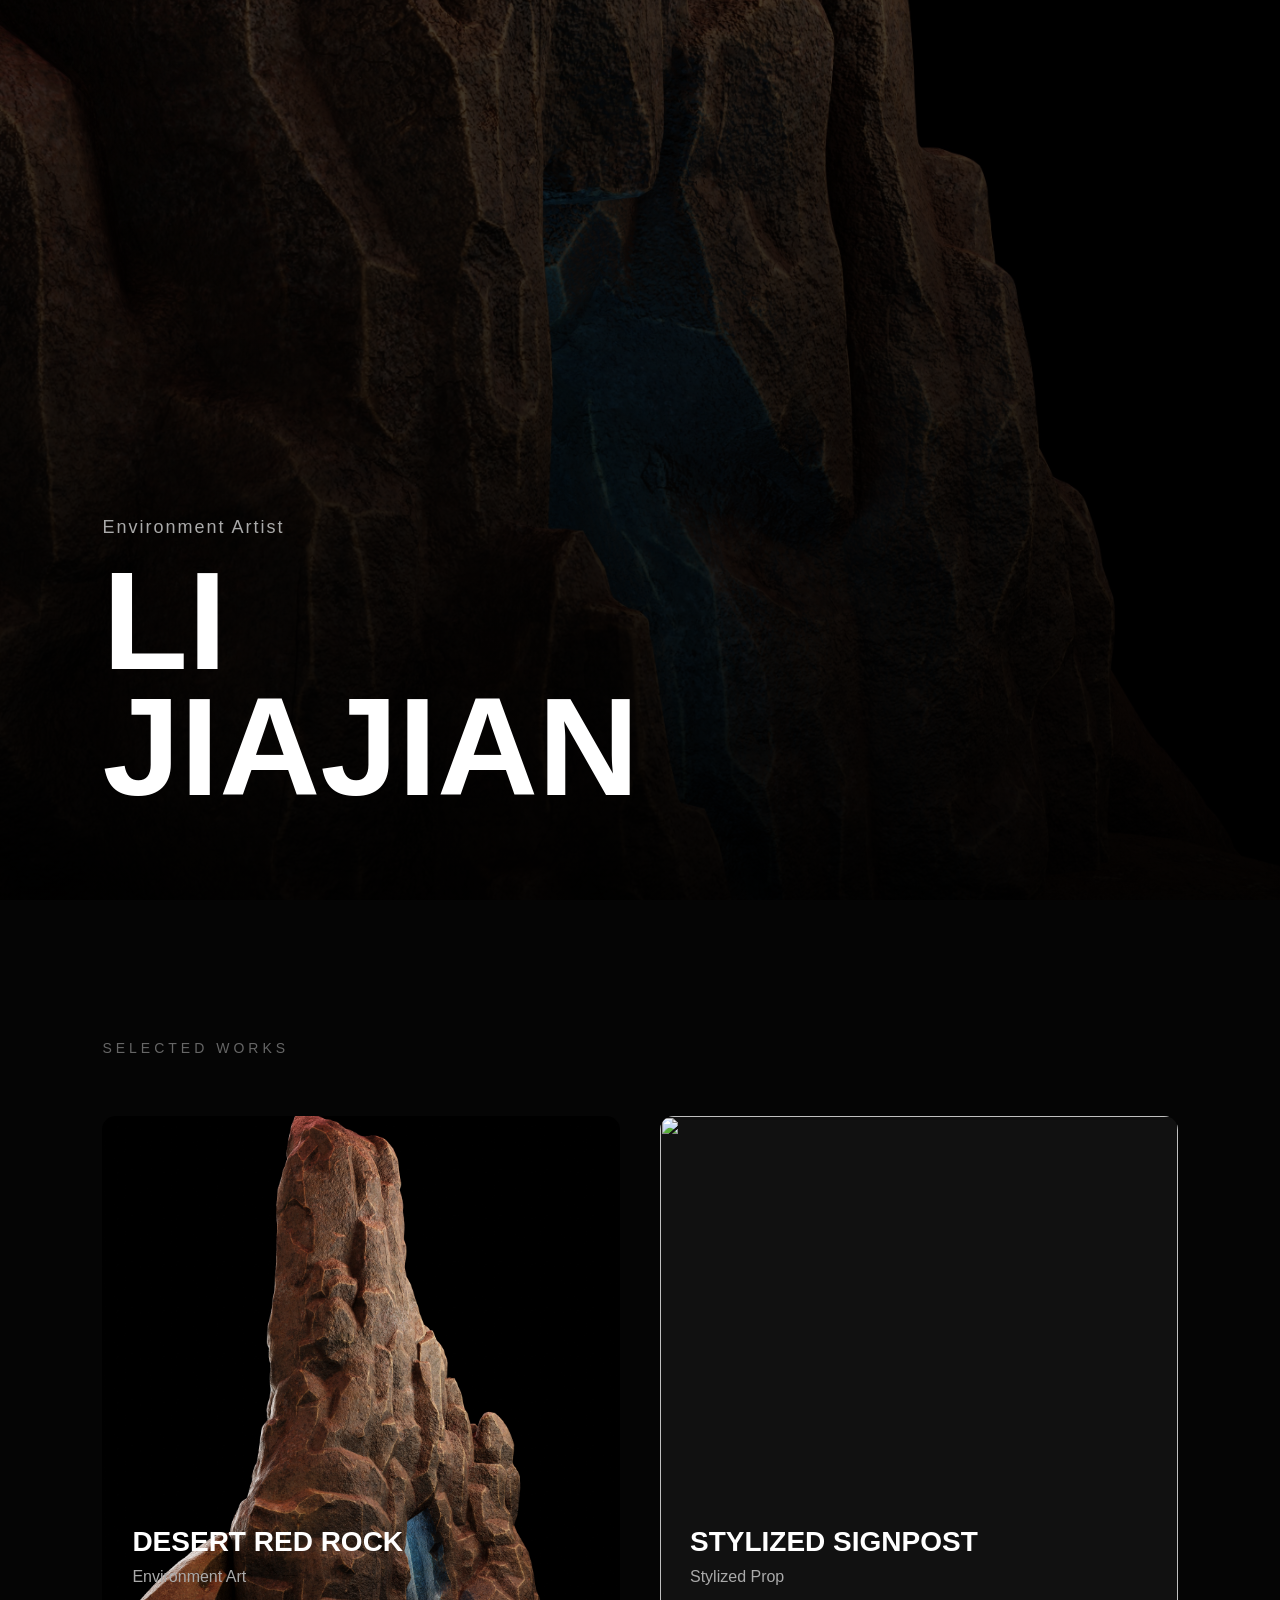
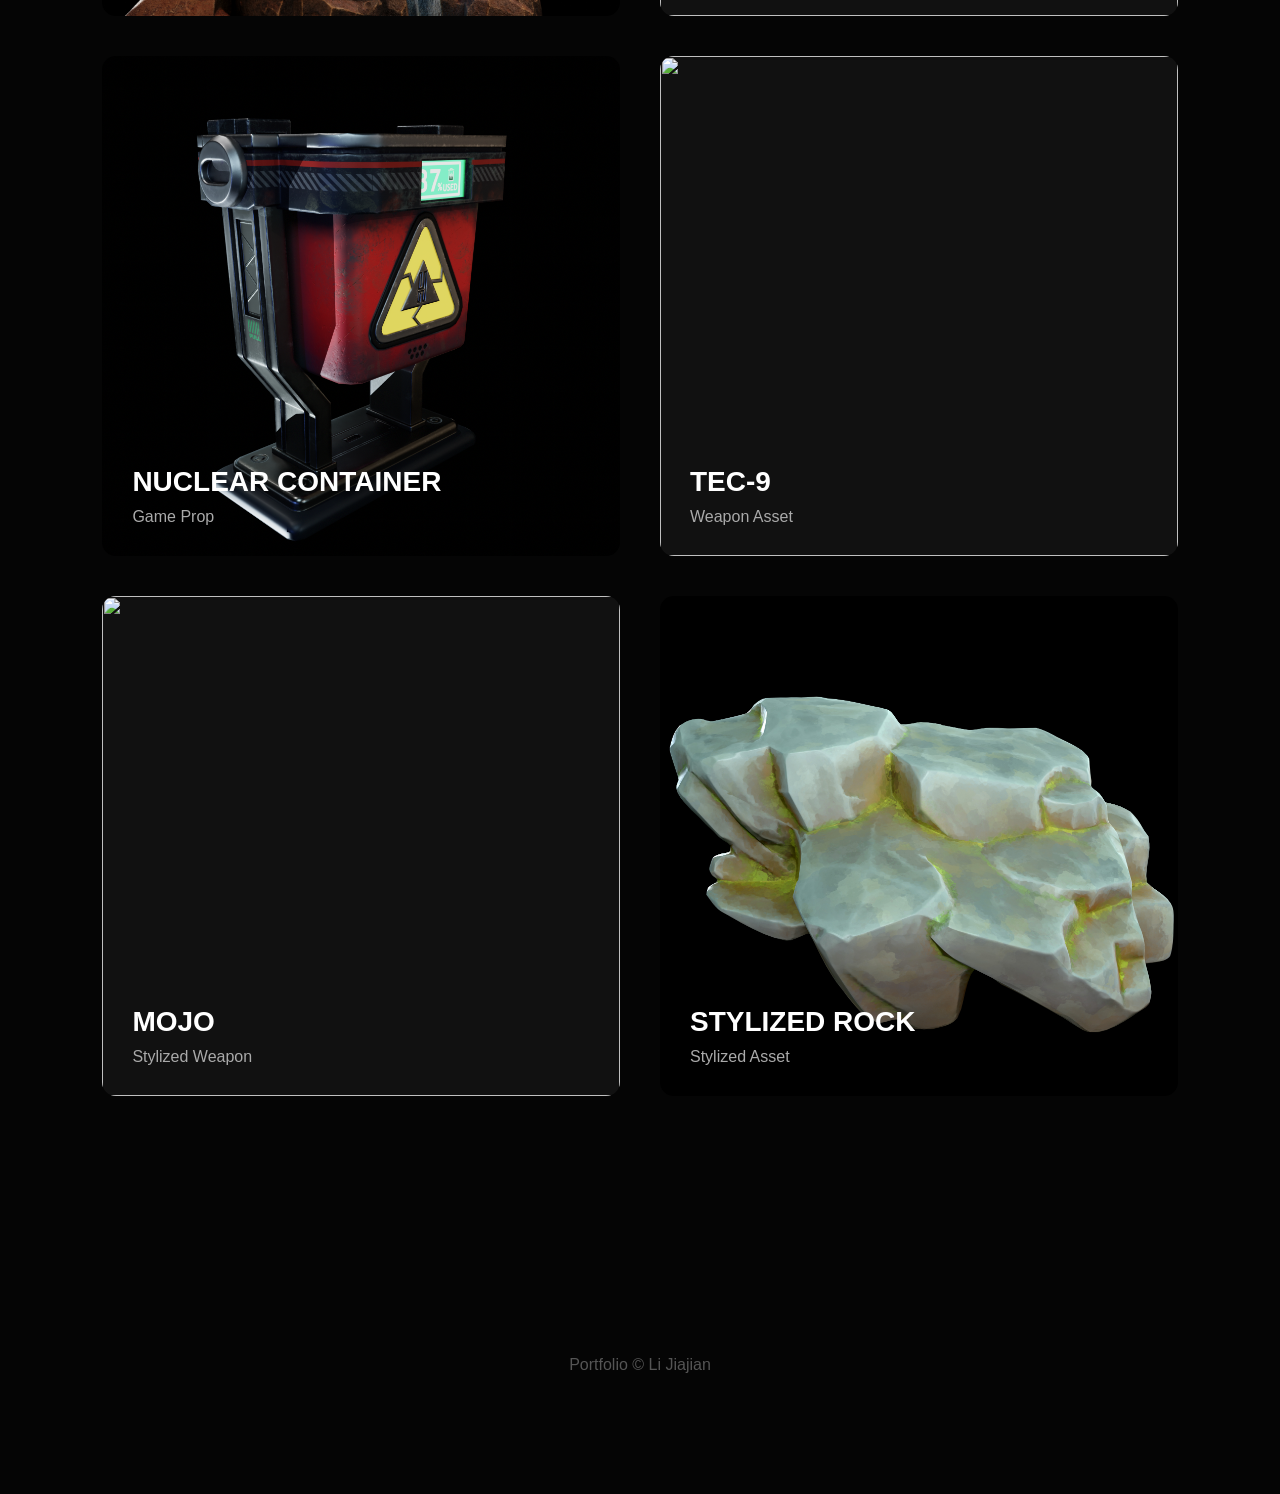
==== index.html @ 219f7b42 "Portfolio Update" ====
<!DOCTYPE html>
<html lang="en">

<head>
<meta charset="UTF-8">
<meta name="viewport" content="width=device-width, initial-scale=1.0">

<title>Li Jiajian | Environment Artist</title>

<link rel="stylesheet" href="style.css">

</head>

<body>

<section class="hero">

<div class="hero-overlay"></div>

<img src="images/desert-red-rock/05.jpg" alt="Hero">

<div class="hero-content">

<p class="subtitle">
Environment Artist
</p>

<h1>
LI<br>
JIAJIAN
</h1>

</div>

</section>

<section class="works">

<div class="section-title">

<p>SELECTED WORKS</p>

</div>

<div class="work-grid">

<a href="projects/desert-red-rock.html" class="work-card">

<img src="images/desert-red-rock/01.jpg">

<div class="card-info">

<h2>DESERT RED ROCK</h2>

<p>Environment Art</p>

</div>

</a>

<a href="projects/stylized-signpost.html" class="work-card">

<img src="images/stylized-signpost/01.png">

<div class="card-info">

<h2>STYLIZED SIGNPOST</h2>

<p>Stylized Prop</p>

</div>

</a>

<a href="projects/nuclear-container.html" class="work-card">

<img src="images/nuclear-container/01.png">

<div class="card-info">

<h2>NUCLEAR CONTAINER</h2>

<p>Game Prop</p>

</div>

</a>

<a href="projects/tec9.html" class="work-card">

<img src="images/tec9/01.png">

<div class="card-info">

<h2>TEC-9</h2>

<p>Weapon Asset</p>

</div>

</a>

<a href="projects/mojo.html" class="work-card">

<img src="images/mojo/01.png">

<div class="card-info">

<h2>MOJO</h2>

<p>Stylized Weapon</p>

</div>

</a>

<a href="projects/stylized-rock.html" class="work-card">

<img src="images/stylized-rock/01.jpg">

<div class="card-info">

<h2>STYLIZED ROCK</h2>

<p>Stylized Asset</p>

</div>

</a>

</div>

</section>

<footer>

<p>
Portfolio © Li Jiajian
</p>

</footer>

</body>

</html>
---- style.css ----
*{
margin:0;
padding:0;
box-sizing:border-box;
}

body{
background:#050505;
color:white;
font-family:Arial,Helvetica,sans-serif;
overflow-x:hidden;
}

a{
text-decoration:none;
color:white;
}

img{
display:block;
width:100%;
}

.hero{
height:100vh;
position:relative;
overflow:hidden;
}

.hero img{
width:100%;
height:100%;
object-fit:cover;
filter:brightness(40%);
}

.hero-overlay{
position:absolute;
inset:0;
background:linear-gradient(
to top,
rgba(0,0,0,0.9),
rgba(0,0,0,0.2)
);
z-index:1;
}

.hero-content{
position:absolute;
left:8%;
bottom:10%;
z-index:2;
}

.subtitle{
font-size:18px;
color:#aaaaaa;
margin-bottom:20px;
letter-spacing:2px;
}

.hero h1{
font-size:140px;
line-height:0.9;
font-weight:900;
}

.works{
padding:140px 8%;
}

.section-title{
margin-bottom:60px;
}

.section-title p{
color:#666;
letter-spacing:4px;
font-size:14px;
}

.work-grid{
display:grid;
grid-template-columns:repeat(2,1fr);
gap:40px;
}

.work-card{
position:relative;
overflow:hidden;
border-radius:14px;
background:#111;
}

.work-card img{
height:500px;
object-fit:cover;
transition:.5s;
}

.work-card:hover img{
transform:scale(1.05);
}

.card-info{
position:absolute;
left:30px;
bottom:30px;
}

.card-info h2{
font-size:28px;
margin-bottom:10px;
}

.card-info p{
color:#aaa;
}

footer{
padding:120px 0;
text-align:center;
}

footer p{
color:#555;
}

@media(max-width:900px){

.hero h1{
font-size:70px;
}

.work-grid{
grid-template-columns:1fr;
}

.work-card img{
height:350px;
}

}
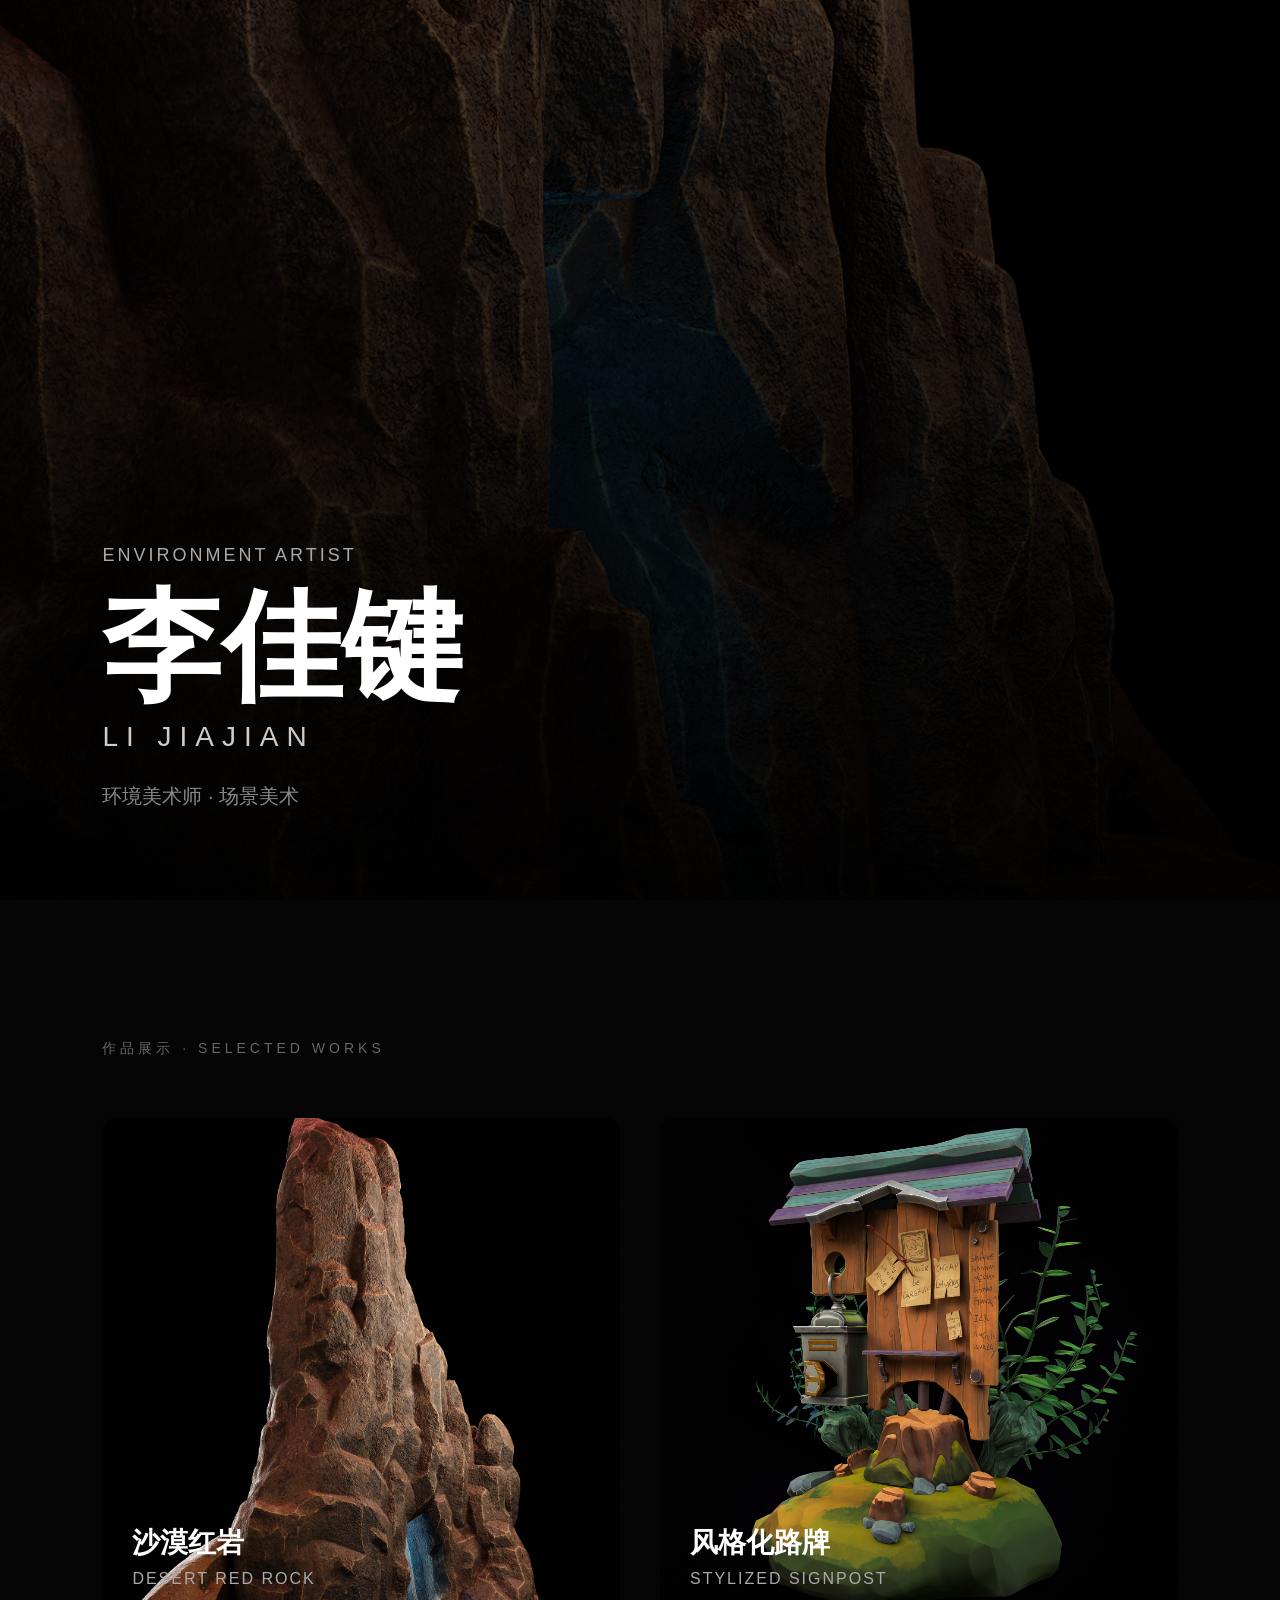
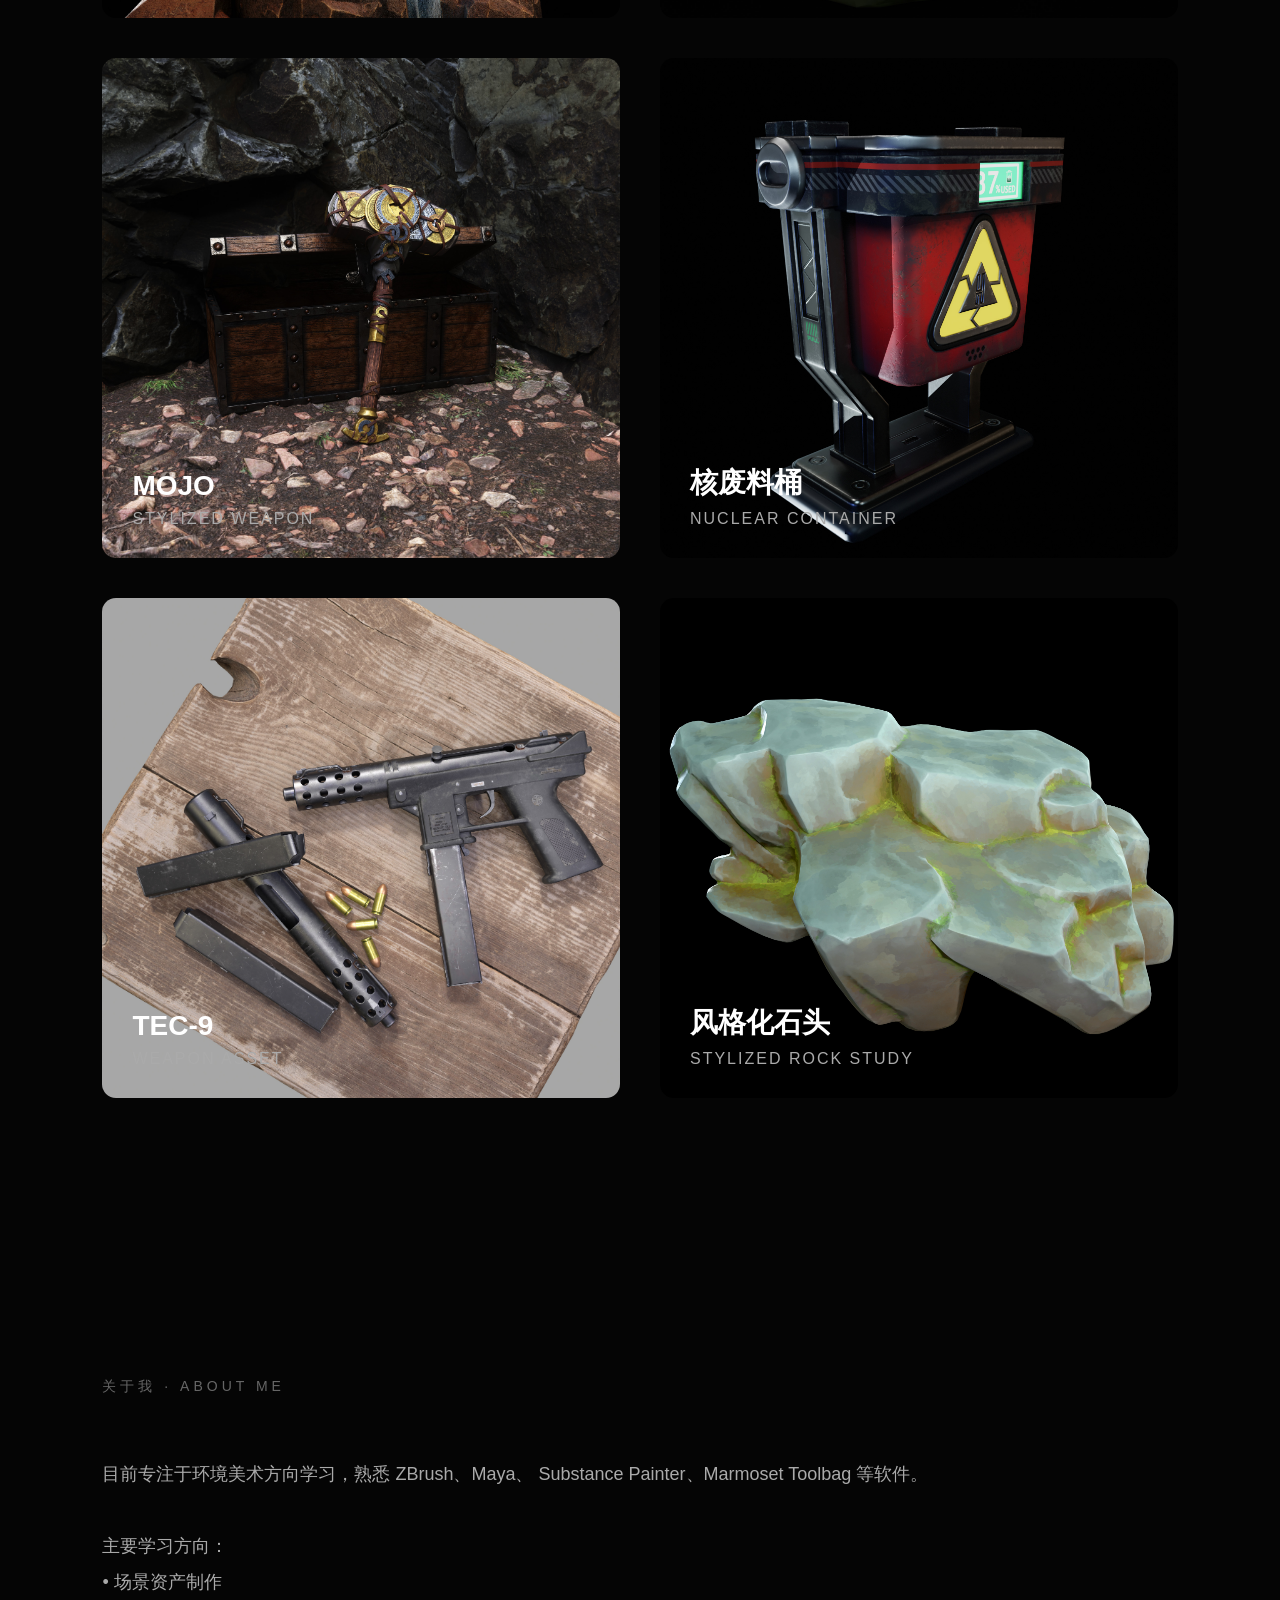
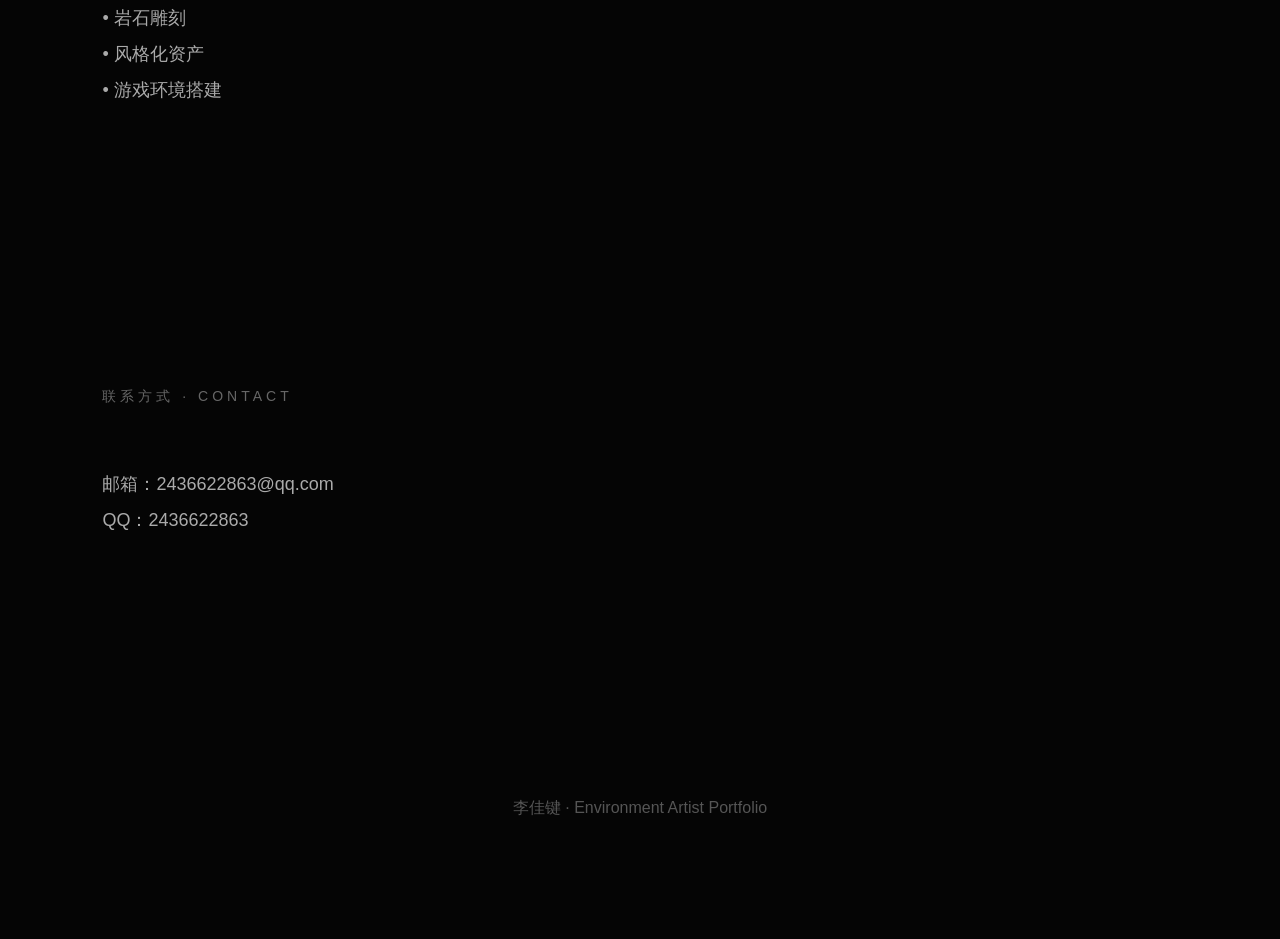
==== commit b08935f5: "Optimize Images" ====
--- a/index.html
+++ b/index.html
@@ -1,11 +1,11 @@
 <!DOCTYPE html>
-<html lang="en">
+<html lang="zh-CN">
 
 <head>
 <meta charset="UTF-8">
 <meta name="viewport" content="width=device-width, initial-scale=1.0">
 
-<title>Li Jiajian | Environment Artist</title>
+<title>李佳键 | 环境美术作品集</title>
 
 <link rel="stylesheet" href="style.css">
 
@@ -22,13 +22,20 @@
 <div class="hero-content">
 
 <p class="subtitle">
-Environment Artist
+ENVIRONMENT ARTIST
 </p>
 
 <h1>
-LI<br>
-JIAJIAN
+李佳键
 </h1>
+
+<div class="english-name">
+LI JIAJIAN
+</div>
+
+<div class="job-title">
+环境美术师 · 场景美术
+</div>
 
 </div>
 
@@ -37,9 +44,7 @@
 <section class="works">
 
 <div class="section-title">
-
-<p>SELECTED WORKS</p>
-
+<p>作品展示 · SELECTED WORKS</p>
 </div>
 
 <div class="work-grid">
@@ -50,9 +55,9 @@
 
 <div class="card-info">
 
-<h2>DESERT RED ROCK</h2>
+<h2>沙漠红岩</h2>
 
-<p>Environment Art</p>
+<p>DESERT RED ROCK</p>
 
 </div>
 
@@ -60,13 +65,27 @@
 
 <a href="projects/stylized-signpost.html" class="work-card">
 
-<img src="images/stylized-signpost/01.png">
+<img src="images/stylized-signpost/01.jpg">
 
 <div class="card-info">
 
-<h2>STYLIZED SIGNPOST</h2>
+<h2>风格化路牌</h2>
 
-<p>Stylized Prop</p>
+<p>STYLIZED SIGNPOST</p>
+
+</div>
+
+</a>
+
+<a href="projects/mojo.html" class="work-card">
+
+<img src="images/mojo/01.jpg">
+
+<div class="card-info">
+
+<h2>MOJO</h2>
+
+<p>STYLIZED WEAPON</p>
 
 </div>
 
@@ -74,13 +93,13 @@
 
 <a href="projects/nuclear-container.html" class="work-card">
 
-<img src="images/nuclear-container/01.png">
+<img src="images/nuclear-container/01.jpg">
 
 <div class="card-info">
 
-<h2>NUCLEAR CONTAINER</h2>
+<h2>核废料桶</h2>
 
-<p>Game Prop</p>
+<p>NUCLEAR CONTAINER</p>
 
 </div>
 
@@ -88,27 +107,13 @@
 
 <a href="projects/tec9.html" class="work-card">
 
-<img src="images/tec9/01.png">
+<img src="images/tec9/03.jpg">
 
 <div class="card-info">
 
 <h2>TEC-9</h2>
 
-<p>Weapon Asset</p>
-
-</div>
-
-</a>
-
-<a href="projects/mojo.html" class="work-card">
-
-<img src="images/mojo/01.png">
-
-<div class="card-info">
-
-<h2>MOJO</h2>
-
-<p>Stylized Weapon</p>
+<p>WEAPON ASSET</p>
 
 </div>
 
@@ -120,9 +125,9 @@
 
 <div class="card-info">
 
-<h2>STYLIZED ROCK</h2>
+<h2>风格化石头</h2>
 
-<p>Stylized Asset</p>
+<p>STYLIZED ROCK STUDY</p>
 
 </div>
 
@@ -132,10 +137,54 @@
 
 </section>
 
+<section class="works">
+
+<div class="section-title">
+<p>关于我 · ABOUT ME</p>
+</div>
+
+<div class="about-content">
+
+<p>
+目前专注于环境美术方向学习，熟悉 ZBrush、Maya、
+Substance Painter、Marmoset Toolbag 等软件。
+</p>
+
+<br>
+
+<p>
+主要学习方向：
+</p>
+
+<p>• 场景资产制作</p>
+<p>• 岩石雕刻</p>
+<p>• 风格化资产</p>
+<p>• 游戏环境搭建</p>
+
+</div>
+
+</section>
+
+<section class="works">
+
+<div class="section-title">
+<p>联系方式 · CONTACT</p>
+</div>
+
+<div class="about-content">
+
+<p>邮箱：2436622863@qq.com</p>
+
+<p>QQ：2436622863</p>
+
+</div>
+
+</section>
+
 <footer>
 
 <p>
-Portfolio © Li Jiajian
+李佳键 · Environment Artist Portfolio
 </p>
 
 </footer>
--- a/style.css
+++ b/style.css
@@ -55,14 +55,27 @@
 .subtitle{
 font-size:18px;
 color:#aaaaaa;
+letter-spacing:3px;
 margin-bottom:20px;
-letter-spacing:2px;
 }
 
 .hero h1{
-font-size:140px;
-line-height:0.9;
+font-size:120px;
 font-weight:900;
+line-height:1;
+}
+
+.english-name{
+font-size:28px;
+color:#cccccc;
+letter-spacing:8px;
+margin-top:15px;
+}
+
+.job-title{
+margin-top:30px;
+font-size:20px;
+color:#888;
 }
 
 .works{
@@ -90,6 +103,11 @@
 overflow:hidden;
 border-radius:14px;
 background:#111;
+transition:.3s;
+}
+
+.work-card:hover{
+transform:translateY(-5px);
 }
 
 .work-card img{
@@ -110,11 +128,19 @@
 
 .card-info h2{
 font-size:28px;
-margin-bottom:10px;
+margin-bottom:8px;
 }
 
 .card-info p{
 color:#aaa;
+letter-spacing:2px;
+}
+
+.about-content{
+max-width:900px;
+color:#aaa;
+line-height:2;
+font-size:18px;
 }
 
 footer{
@@ -132,6 +158,10 @@
 font-size:70px;
 }
 
+.english-name{
+font-size:18px;
+}
+
 .work-grid{
 grid-template-columns:1fr;
 }
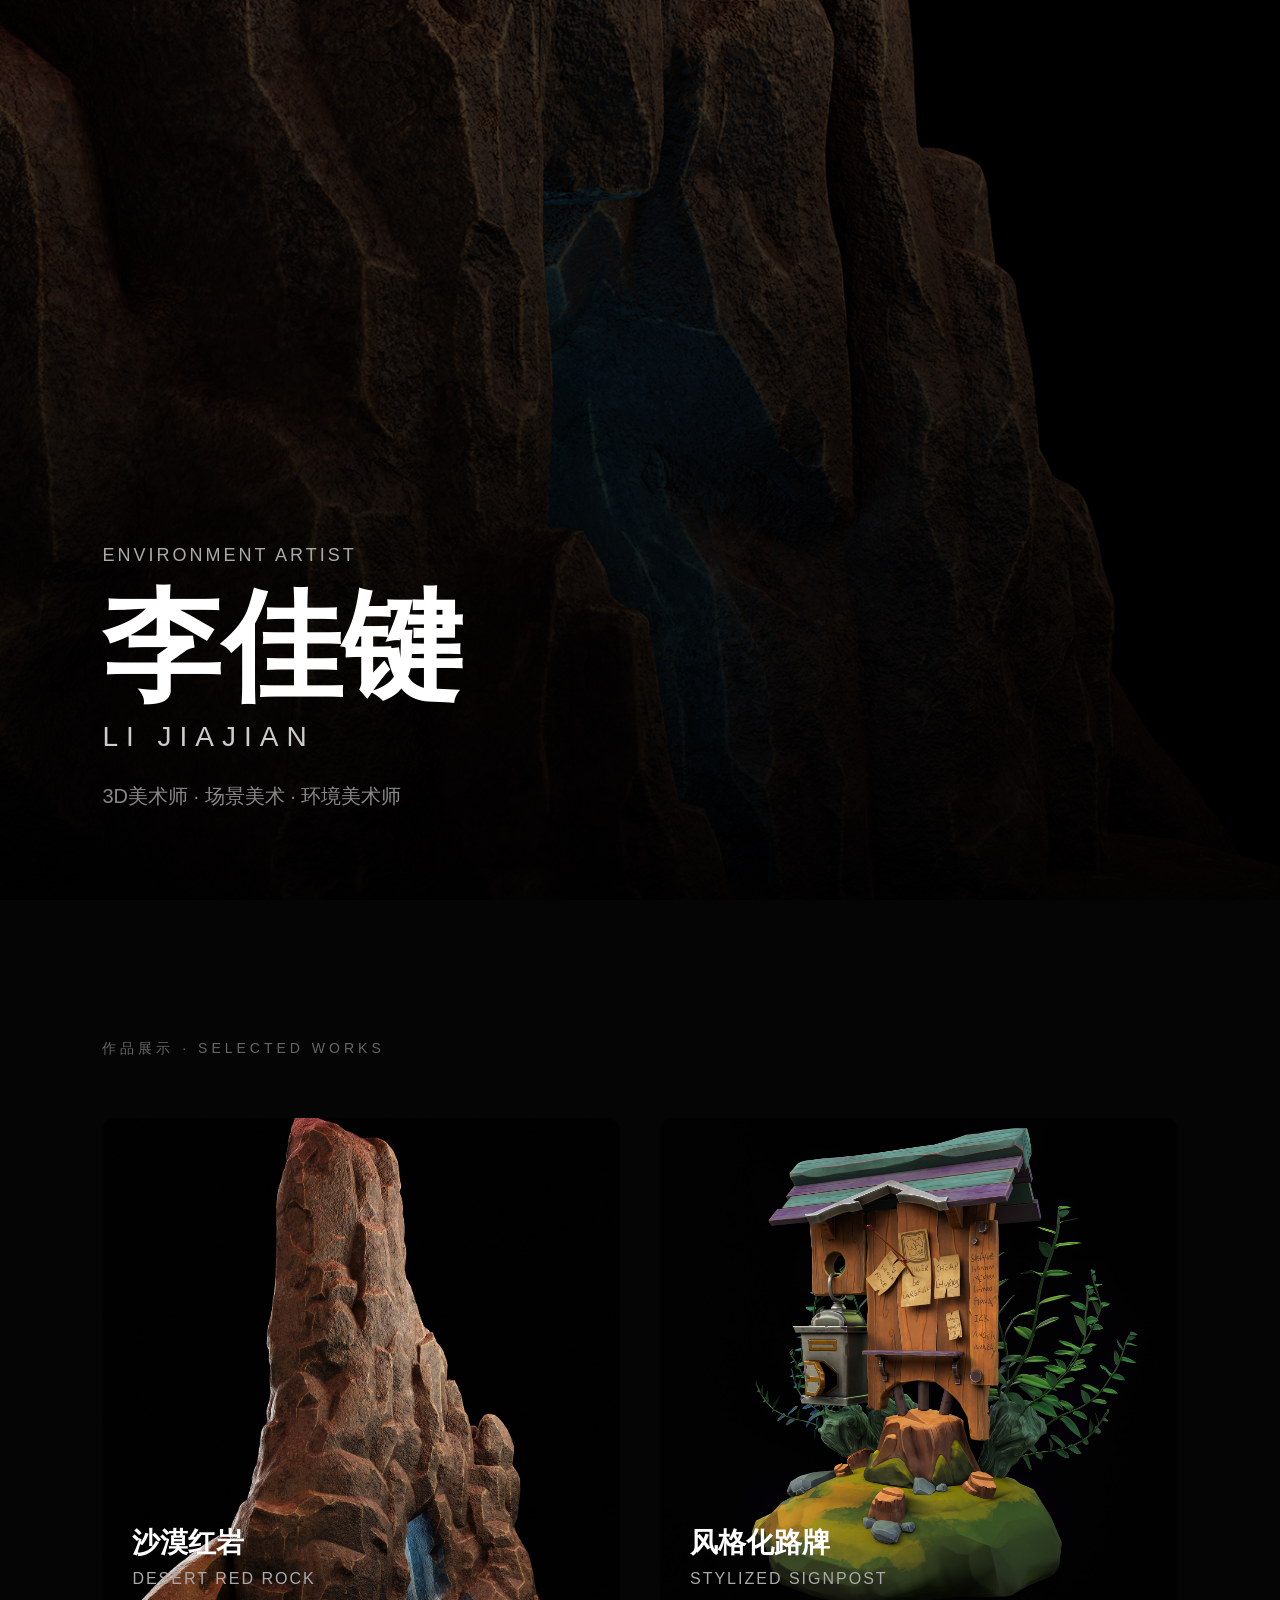
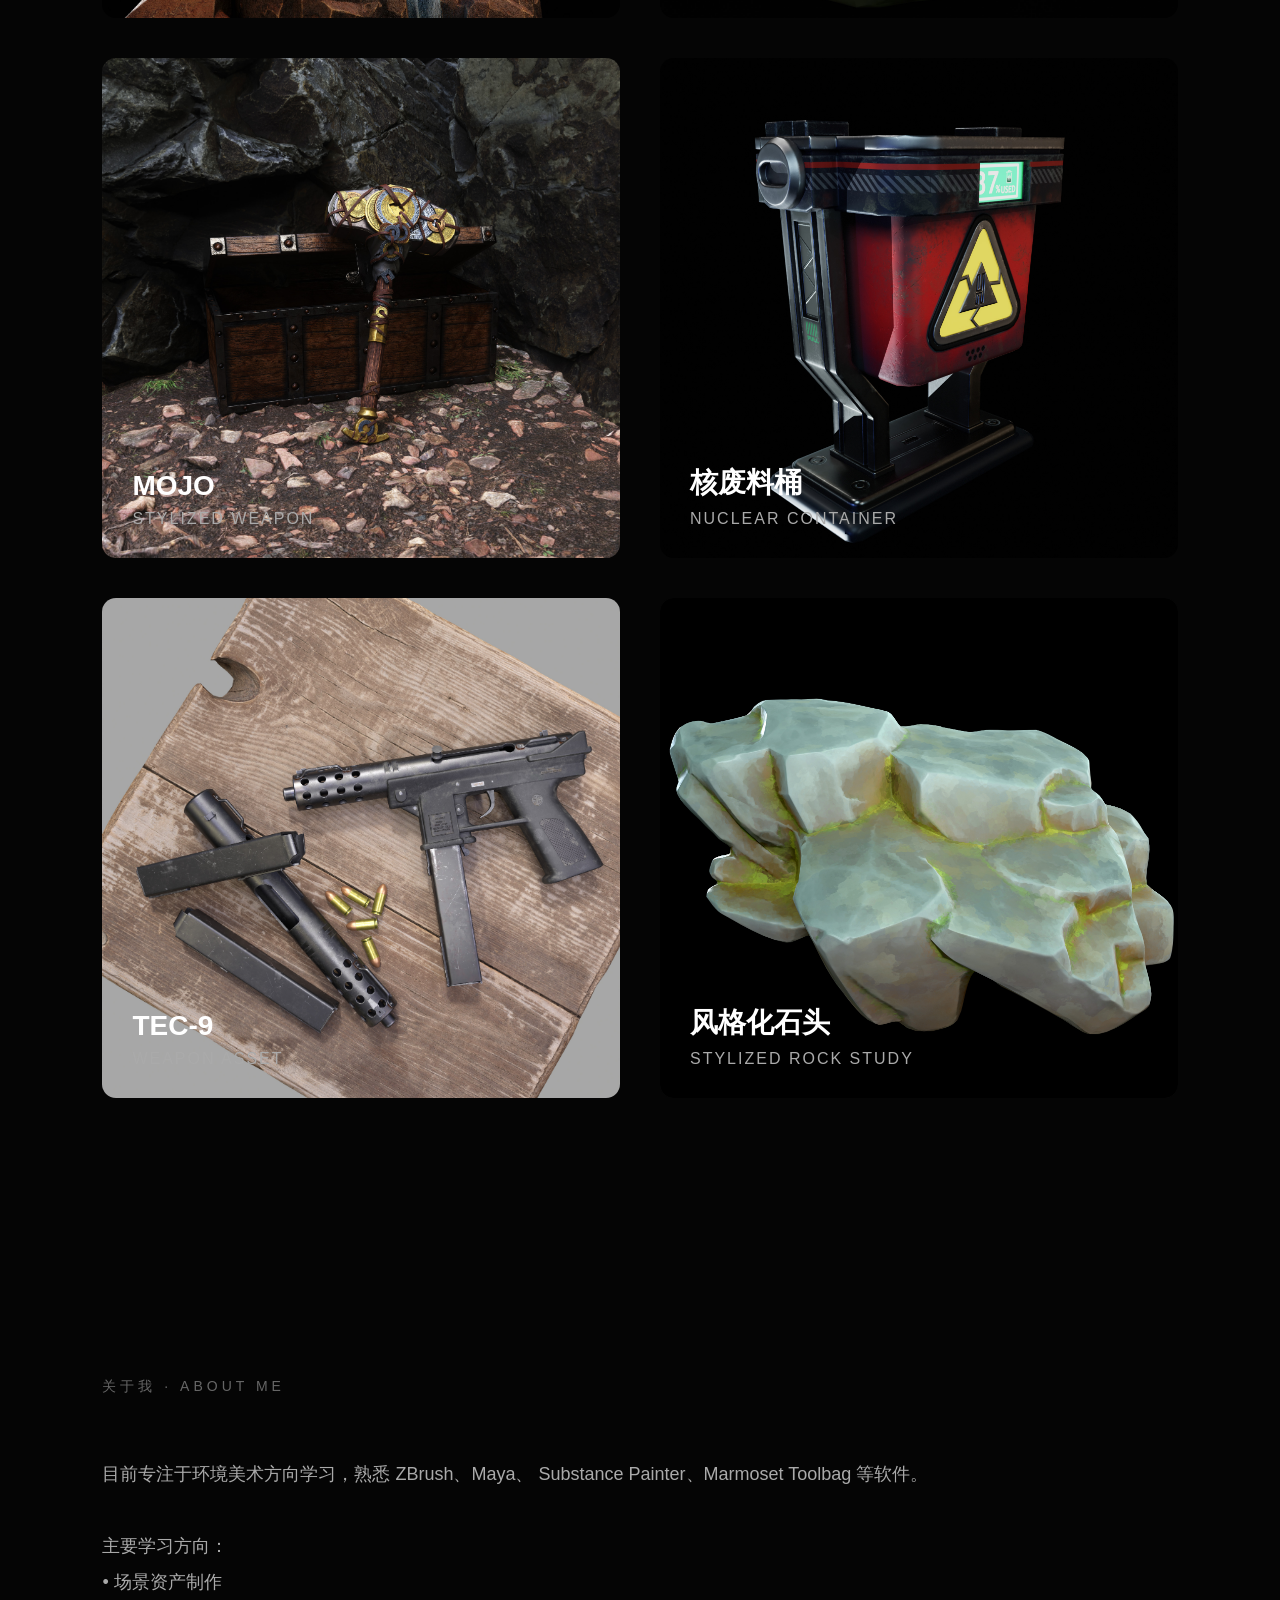
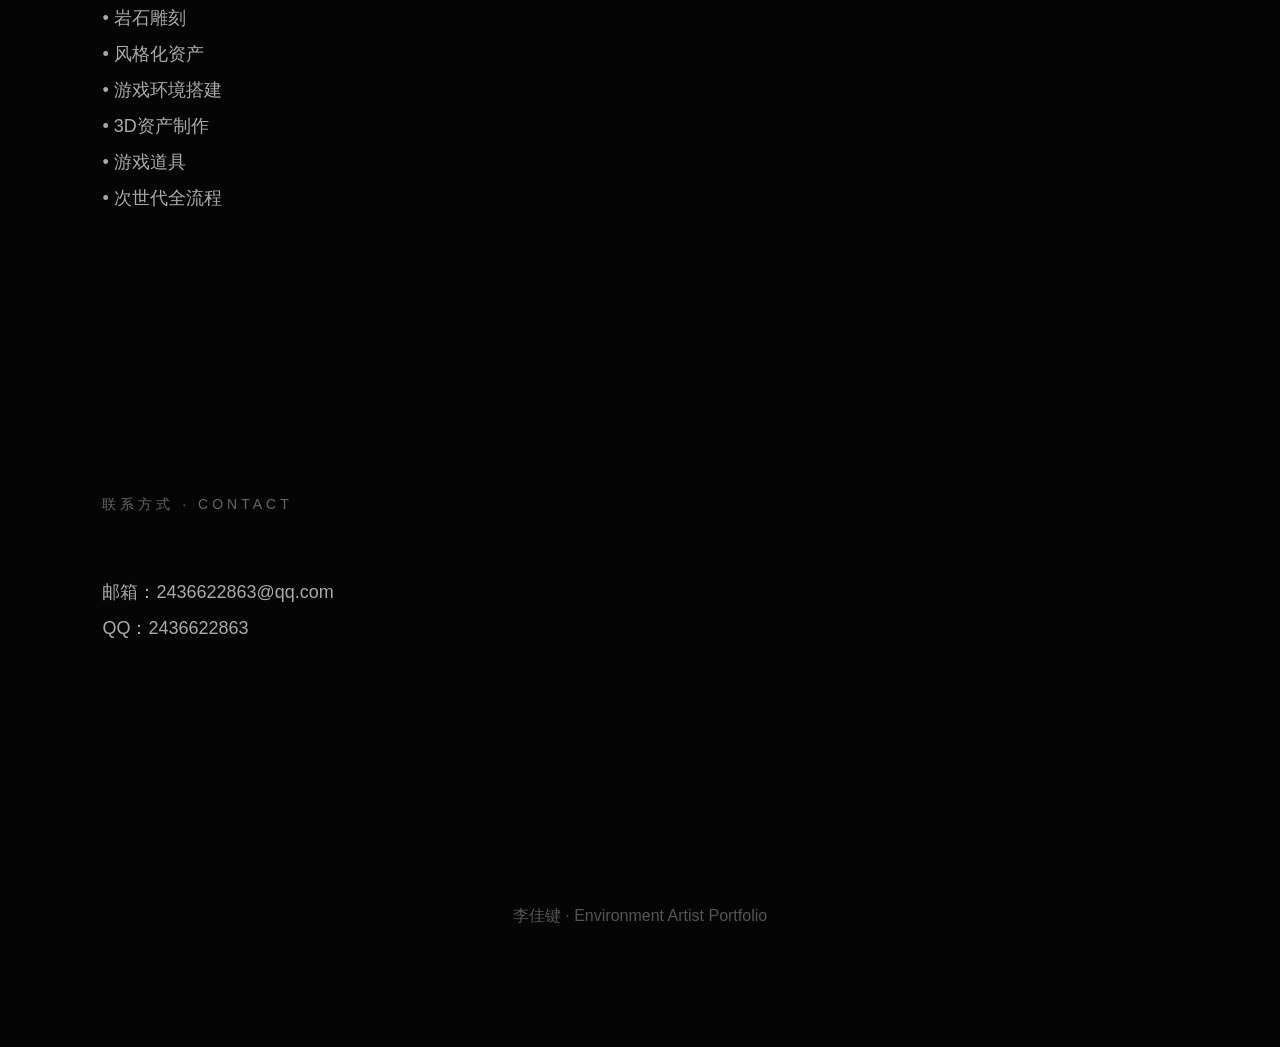
==== commit 1dc60216: "Portfolio V2 Update" ====
--- a/index.html
+++ b/index.html
@@ -5,7 +5,7 @@
 <meta charset="UTF-8">
 <meta name="viewport" content="width=device-width, initial-scale=1.0">
 
-<title>李佳键 | 环境美术作品集</title>
+<title>李佳键 | 3D美术作品集</title>
 
 <link rel="stylesheet" href="style.css">
 
@@ -34,7 +34,7 @@
 </div>
 
 <div class="job-title">
-环境美术师 · 场景美术
+3D美术师 · 场景美术 · 环境美术师
 </div>
 
 </div>
@@ -160,6 +160,9 @@
 <p>• 岩石雕刻</p>
 <p>• 风格化资产</p>
 <p>• 游戏环境搭建</p>
+<p>• 3D资产制作</p>
+<p>• 游戏道具</p>
+<p>• 次世代全流程</p>
 
 </div>
 
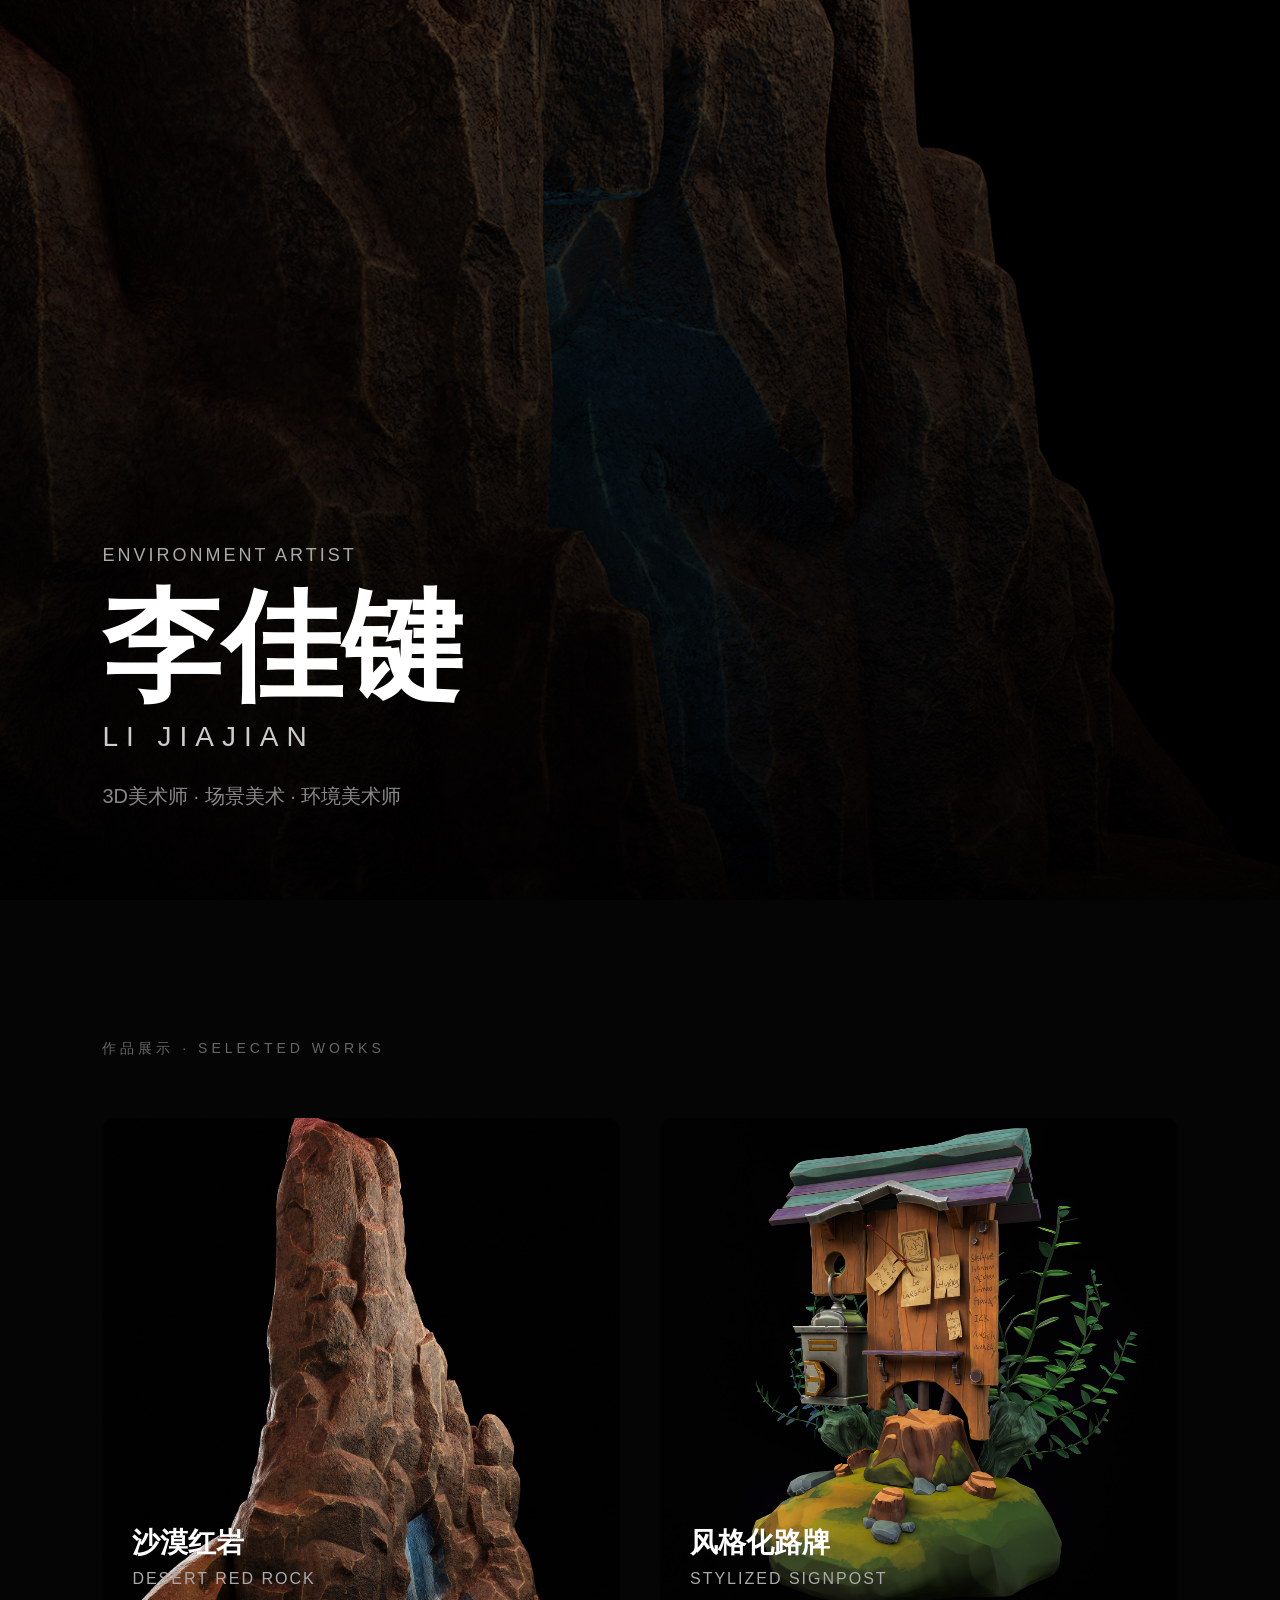
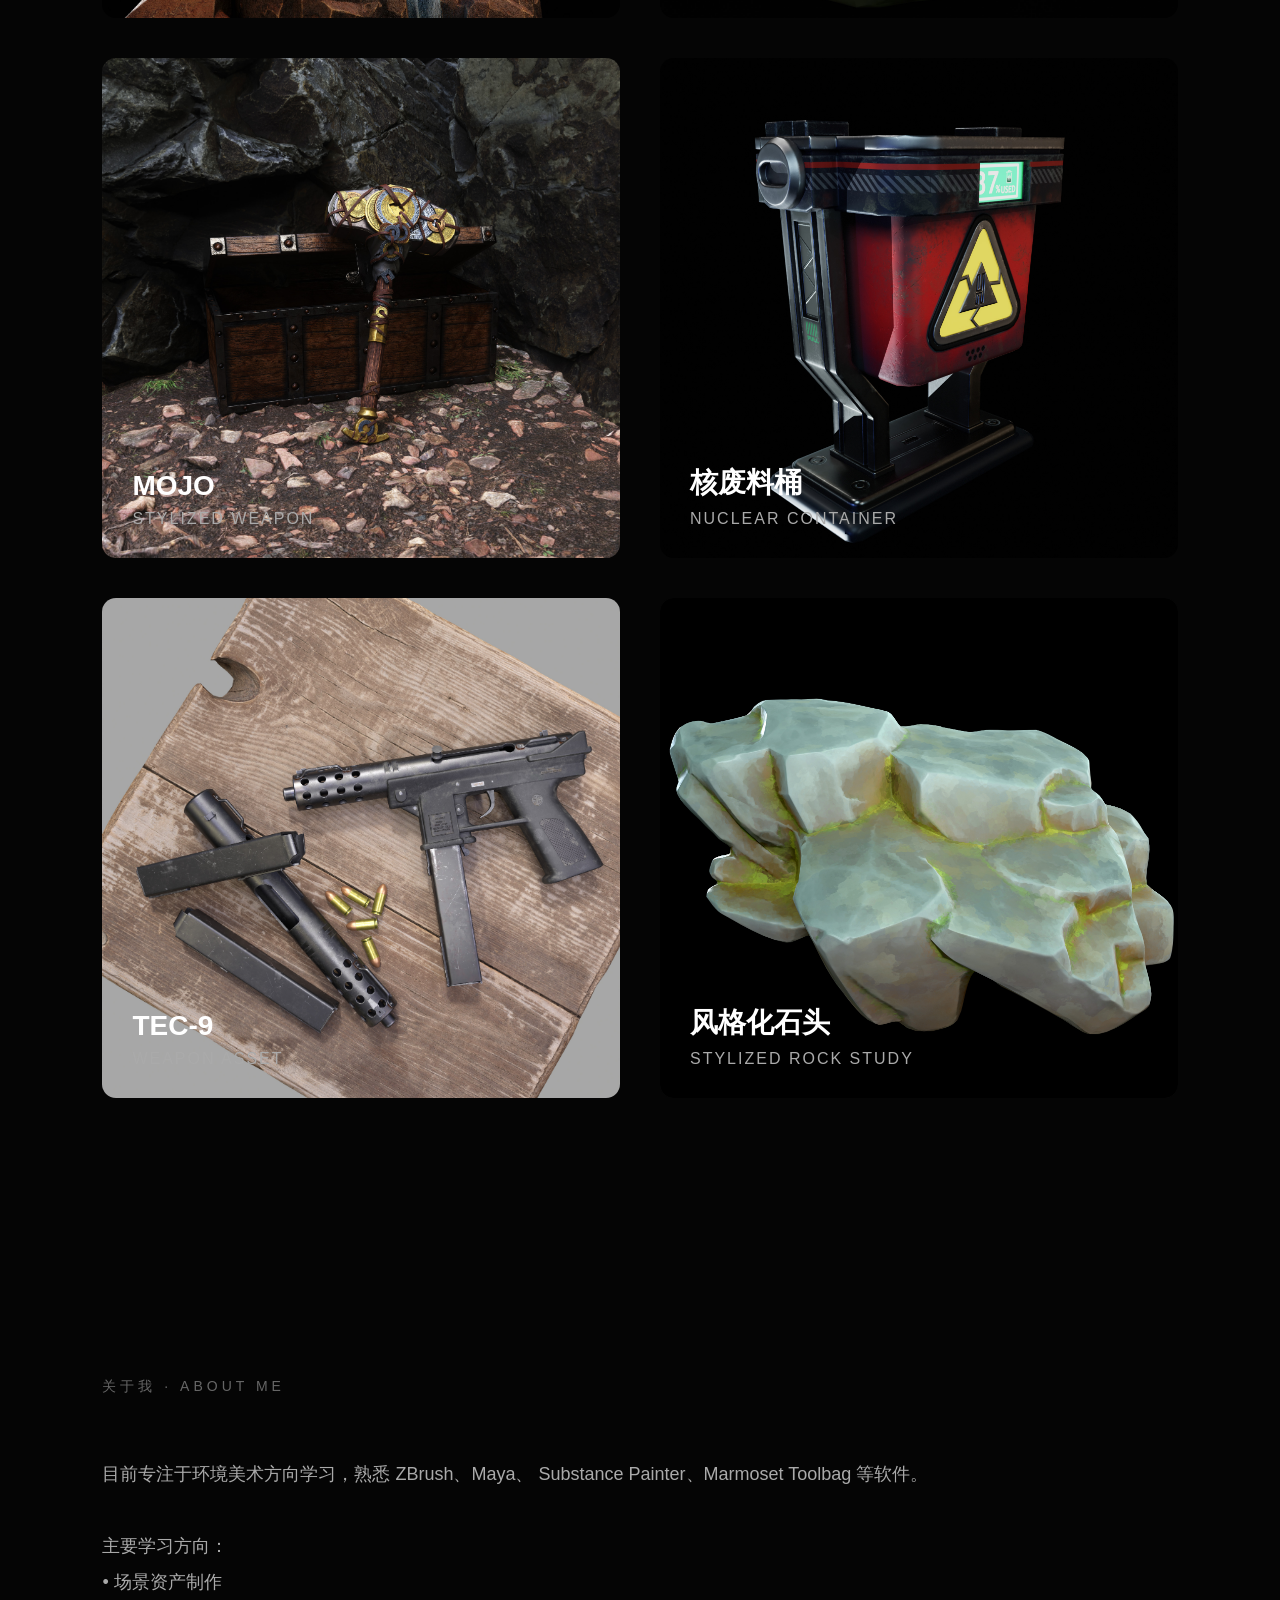
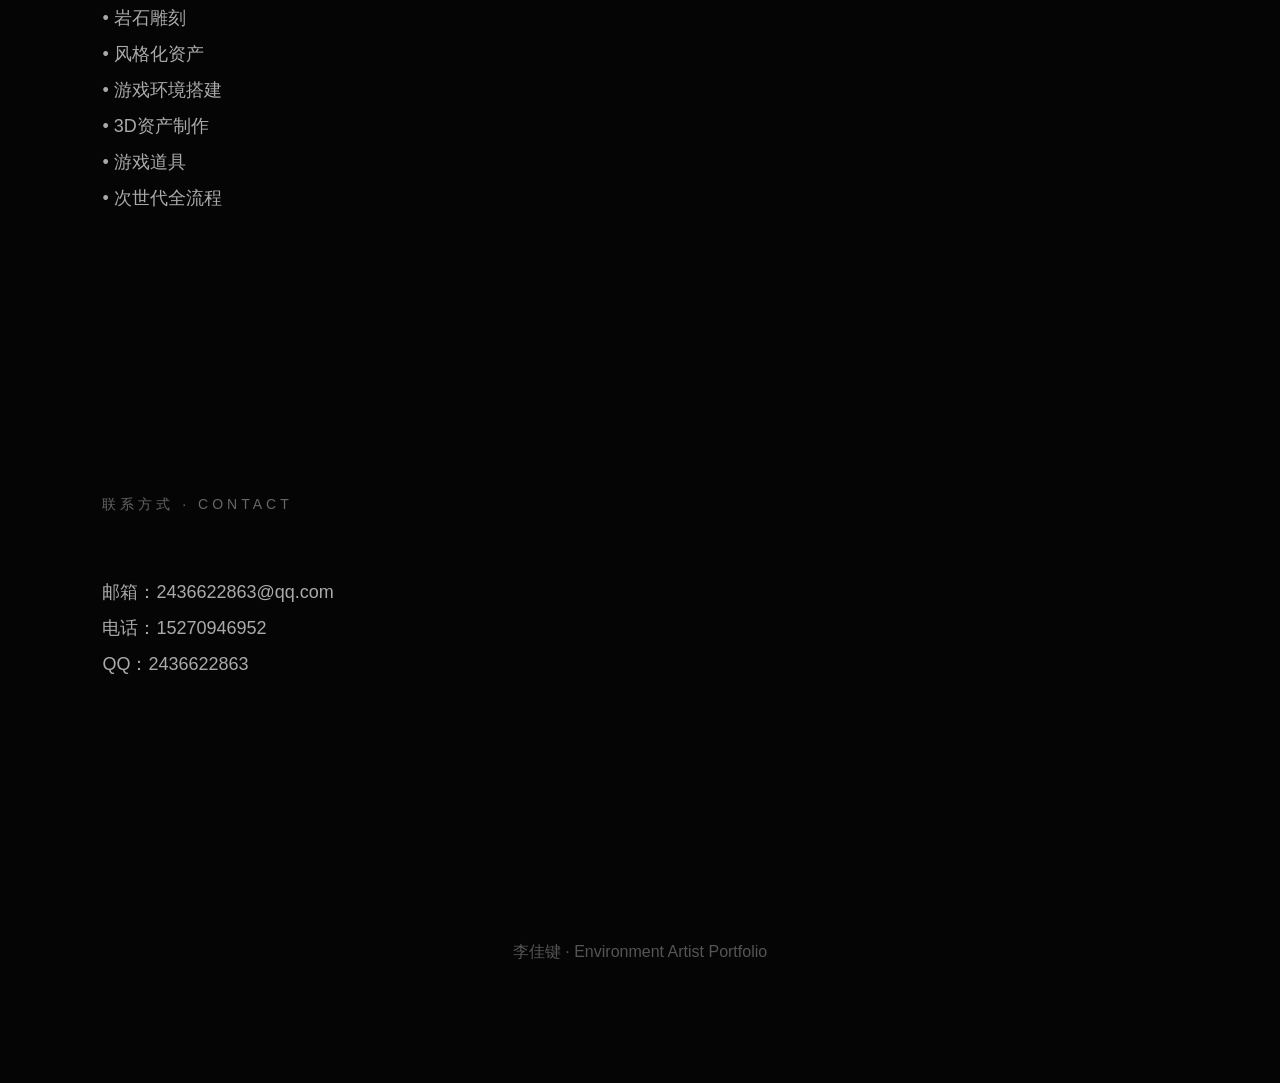
==== commit 6045b957: "Update index.html" ====
--- a/index.html
+++ b/index.html
@@ -178,6 +178,8 @@
 
 <p>邮箱：2436622863@qq.com</p>
 
+<p>电话：15270946952</p>
+
 <p>QQ：2436622863</p>
 
 </div>
